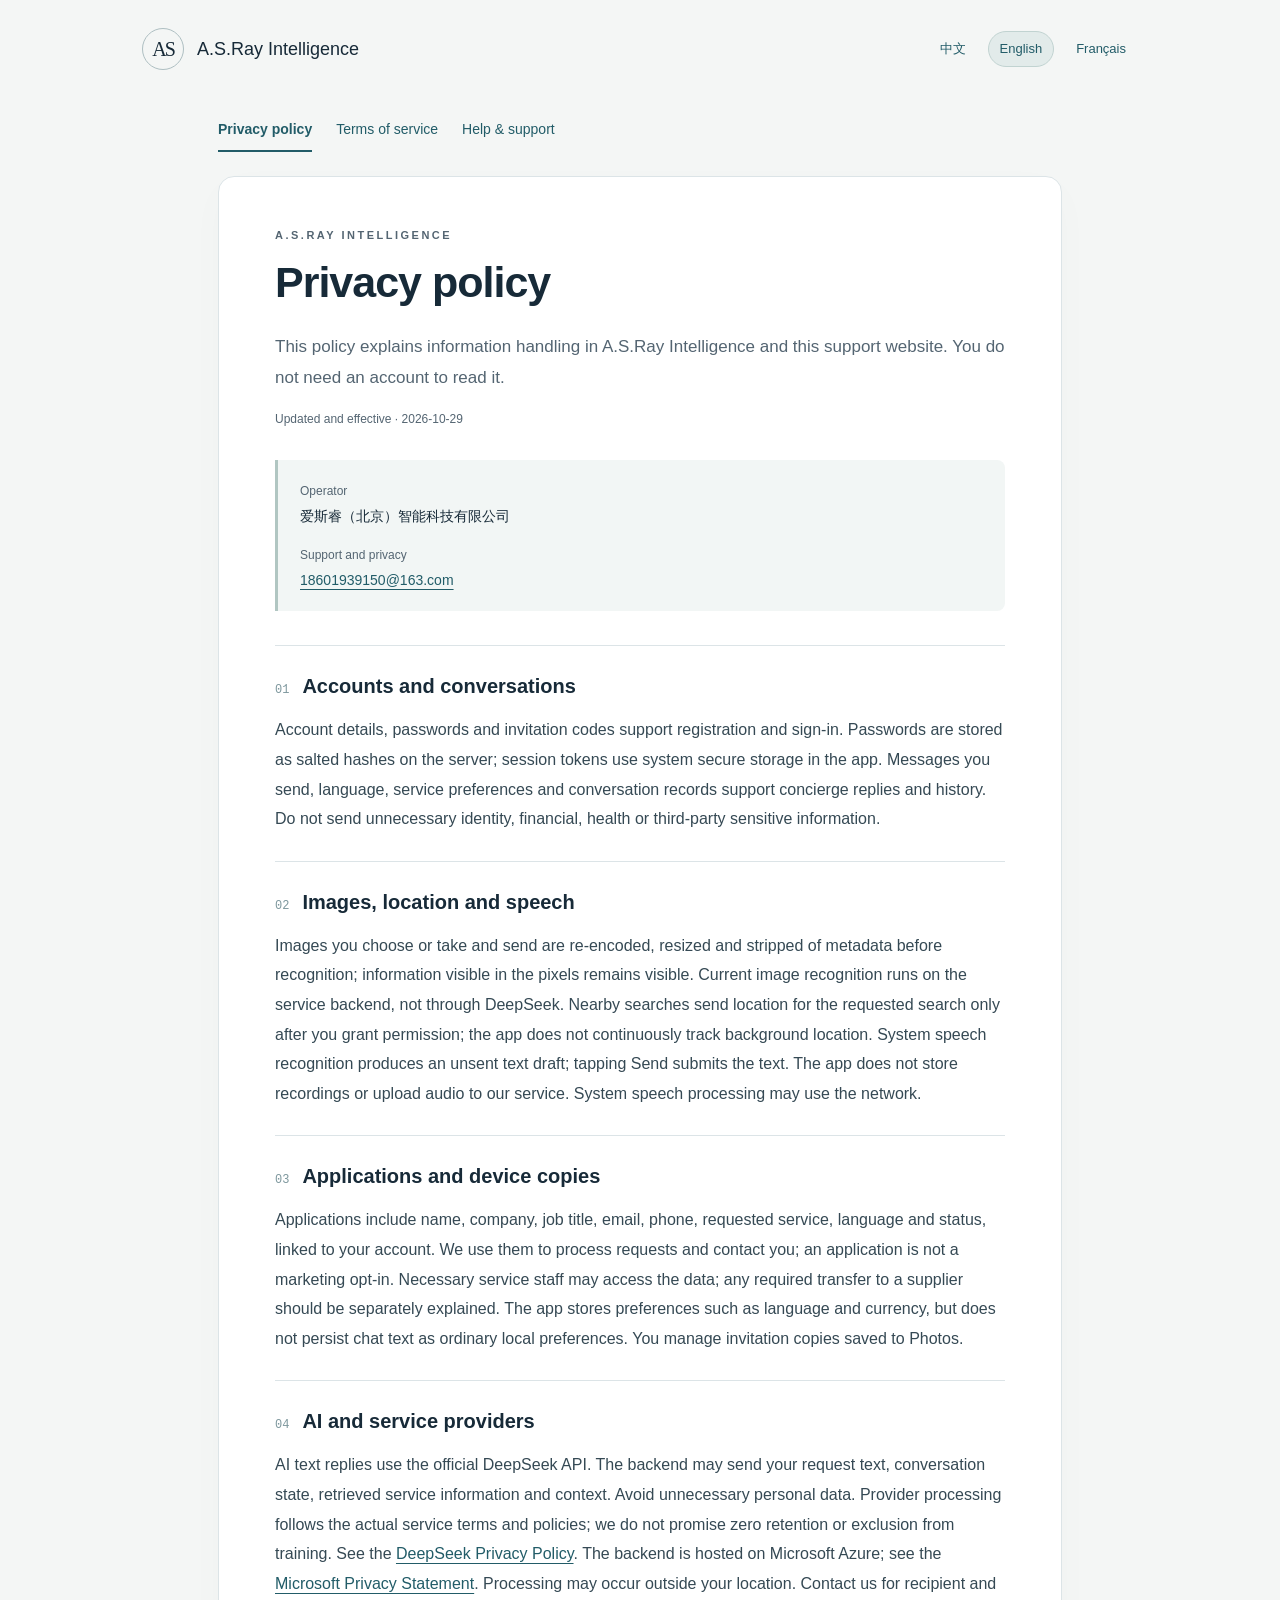
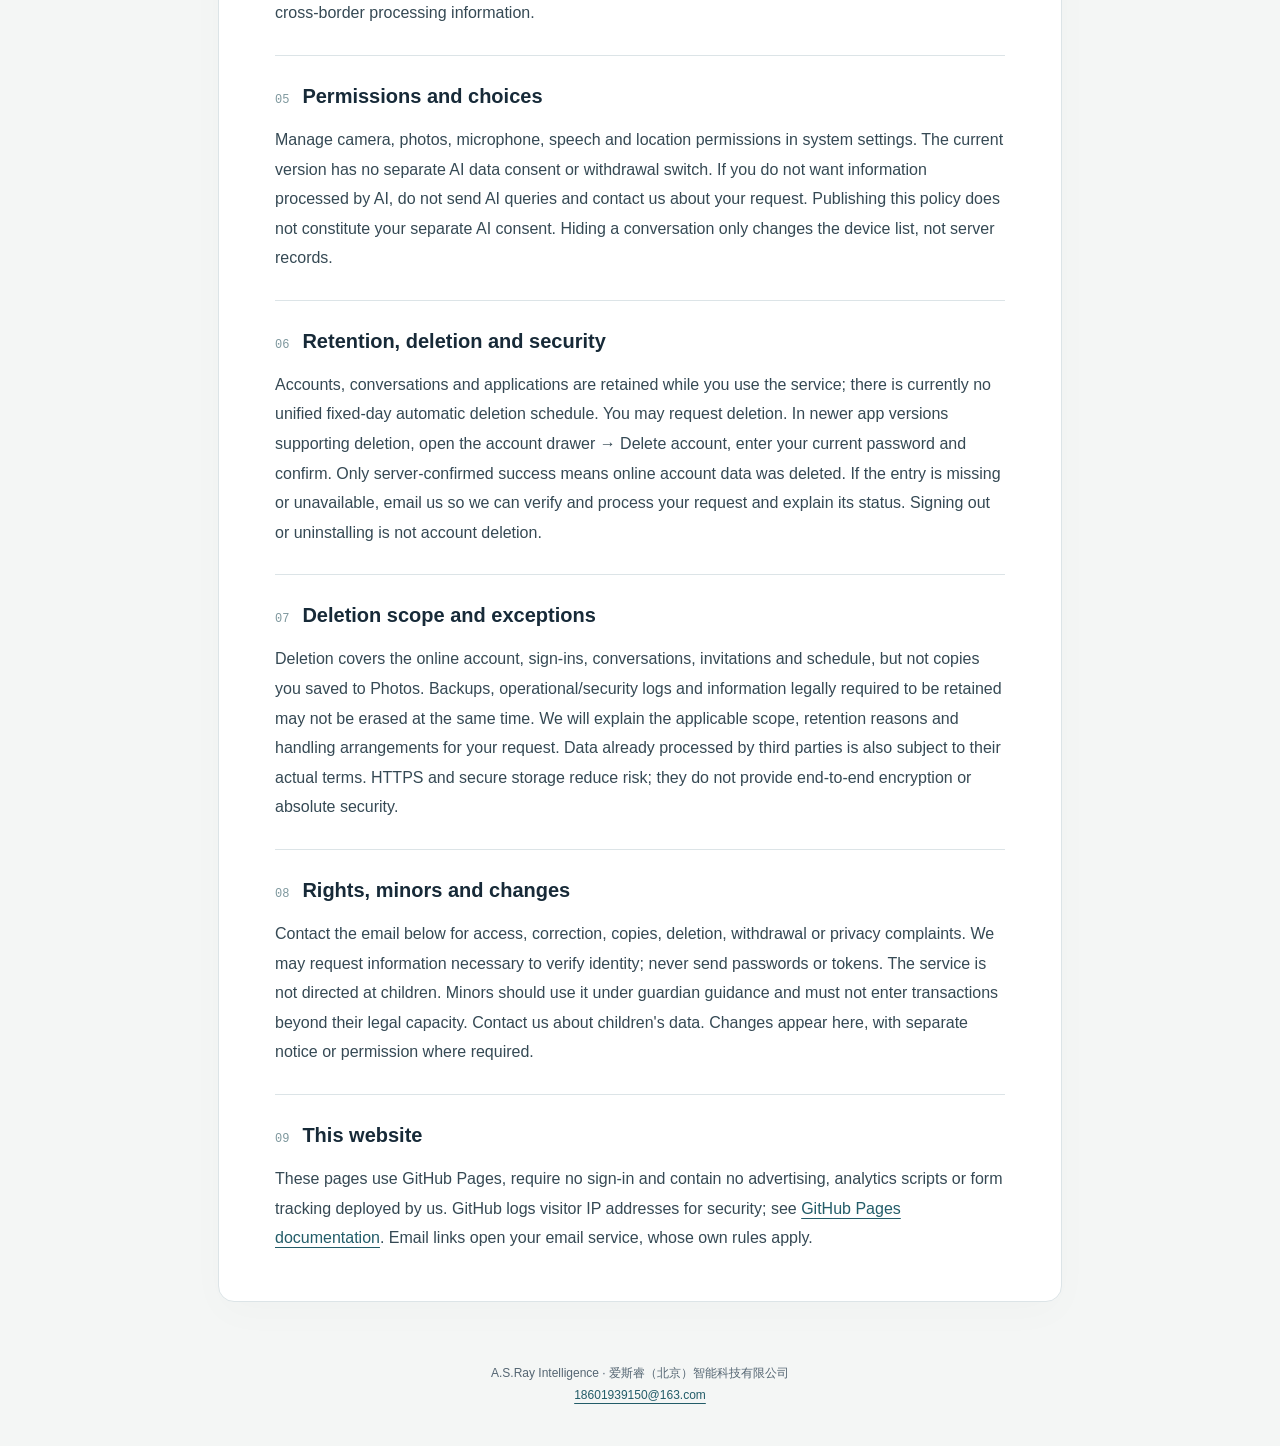
==== en/privacy.html @ f2c87cdc "Publish trilingual support and policies (AI-assisted)" ====
<!doctype html>
<html lang="en"><head><meta charset="utf-8"><meta name="viewport" content="width=device-width, initial-scale=1"><meta name="description" content="This policy explains information handling in A.S.Ray Intelligence and this support website. You do not need an account to read it."><title>Privacy policy · A.S.Ray Intelligence</title><link rel="stylesheet" href="../style.css"></head>
<body><header><a class="brand" href="../index.html"><span class="mark">AS</span><span>A.S.Ray <strong>Intelligence</strong></span></a><nav class="languages" aria-label="Language"><a href="../zh/privacy.html" lang="zh-Hans">中文</a><a href="../en/privacy.html" lang="en" aria-current="true">English</a><a href="../fr/privacy.html" lang="fr">Français</a></nav></header>
<main><nav class="documents" aria-label="Documents"><a href="privacy.html" aria-current="page">Privacy policy</a><a href="terms.html">Terms of service</a><a href="support.html">Help &amp; support</a></nav><article><p class="eyebrow">A.S.RAY INTELLIGENCE</p><h1>Privacy policy</h1><p class="intro">This policy explains information handling in A.S.Ray Intelligence and this support website. You do not need an account to read it.</p><p class="date">Updated and effective · 2026-10-29</p>
<aside><p><strong>Operator</strong><br>爱斯睿（北京）智能科技有限公司</p><p><strong>Support and privacy</strong><br><a href="mailto:18601939150@163.com">18601939150@163.com</a></p></aside>
<section><h2><span>01</span>Accounts and conversations</h2><p>Account details, passwords and invitation codes support registration and sign-in. Passwords are stored as salted hashes on the server; session tokens use system secure storage in the app. Messages you send, language, service preferences and conversation records support concierge replies and history. Do not send unnecessary identity, financial, health or third-party sensitive information.</p></section>
<section><h2><span>02</span>Images, location and speech</h2><p>Images you choose or take and send are re-encoded, resized and stripped of metadata before recognition; information visible in the pixels remains visible. Current image recognition runs on the service backend, not through DeepSeek. Nearby searches send location for the requested search only after you grant permission; the app does not continuously track background location. System speech recognition produces an unsent text draft; tapping Send submits the text. The app does not store recordings or upload audio to our service. System speech processing may use the network.</p></section>
<section><h2><span>03</span>Applications and device copies</h2><p>Applications include name, company, job title, email, phone, requested service, language and status, linked to your account. We use them to process requests and contact you; an application is not a marketing opt-in. Necessary service staff may access the data; any required transfer to a supplier should be separately explained. The app stores preferences such as language and currency, but does not persist chat text as ordinary local preferences. You manage invitation copies saved to Photos.</p></section>
<section><h2><span>04</span>AI and service providers</h2><p>AI text replies use the official DeepSeek API. The backend may send your request text, conversation state, retrieved service information and context. Avoid unnecessary personal data. Provider processing follows the actual service terms and policies; we do not promise zero retention or exclusion from training. See the <a href="https://cdn.deepseek.com/policies/en-US/deepseek-privacy-policy.html">DeepSeek Privacy Policy</a>. The backend is hosted on Microsoft Azure; see the <a href="https://privacy.microsoft.com/privacystatement">Microsoft Privacy Statement</a>. Processing may occur outside your location. Contact us for recipient and cross-border processing information.</p></section>
<section><h2><span>05</span>Permissions and choices</h2><p>Manage camera, photos, microphone, speech and location permissions in system settings. The current version has no separate AI data consent or withdrawal switch. If you do not want information processed by AI, do not send AI queries and contact us about your request. Publishing this policy does not constitute your separate AI consent. Hiding a conversation only changes the device list, not server records.</p></section>
<section><h2><span>06</span>Retention, deletion and security</h2><p>Accounts, conversations and applications are retained while you use the service; there is currently no unified fixed-day automatic deletion schedule. You may request deletion. In newer app versions supporting deletion, open the account drawer → Delete account, enter your current password and confirm. Only server-confirmed success means online account data was deleted. If the entry is missing or unavailable, email us so we can verify and process your request and explain its status. Signing out or uninstalling is not account deletion.</p></section>
<section><h2><span>07</span>Deletion scope and exceptions</h2><p>Deletion covers the online account, sign-ins, conversations, invitations and schedule, but not copies you saved to Photos. Backups, operational/security logs and information legally required to be retained may not be erased at the same time. We will explain the applicable scope, retention reasons and handling arrangements for your request. Data already processed by third parties is also subject to their actual terms. HTTPS and secure storage reduce risk; they do not provide end-to-end encryption or absolute security.</p></section>
<section><h2><span>08</span>Rights, minors and changes</h2><p>Contact the email below for access, correction, copies, deletion, withdrawal or privacy complaints. We may request information necessary to verify identity; never send passwords or tokens. The service is not directed at children. Minors should use it under guardian guidance and must not enter transactions beyond their legal capacity. Contact us about children&#39;s data. Changes appear here, with separate notice or permission where required.</p></section>
<section><h2><span>09</span>This website</h2><p>These pages use GitHub Pages, require no sign-in and contain no advertising, analytics scripts or form tracking deployed by us. GitHub logs visitor IP addresses for security; see <a href="https://docs.github.com/en/pages/getting-started-with-github-pages/what-is-github-pages">GitHub Pages documentation</a>. Email links open your email service, whose own rules apply.</p></section>
</article></main><footer>A.S.Ray Intelligence · 爱斯睿（北京）智能科技有限公司<br><a href="mailto:18601939150@163.com">18601939150@163.com</a></footer></body></html>
---- style.css ----
:root{color-scheme:light;--ink:#172a38;--muted:#546572;--line:#dce4e7;--accent:#225c68;--paper:#fff;--bg:#f4f6f5}*{box-sizing:border-box}body{margin:0;background:var(--bg);color:var(--ink);font:16px/1.85 -apple-system,BlinkMacSystemFont,"Segoe UI","PingFang SC",sans-serif;overflow-wrap:anywhere}a{color:var(--accent);text-underline-offset:4px}a:hover{color:#122c33}a:focus-visible{outline:3px solid #b58134;outline-offset:5px;border-radius:4px}header{max-width:1060px;margin:auto;padding:28px 32px;display:flex;align-items:center;justify-content:space-between;gap:24px;flex-wrap:wrap}.brand{display:flex;align-items:center;gap:13px;font-size:18px;text-decoration:none;color:var(--ink);line-height:1.35}.brand strong{font-weight:500}.mark{width:42px;height:42px;border:1px solid #aebfc2;display:grid;place-items:center;font:20px Georgia,serif;letter-spacing:-2px;border-radius:50%}.languages,.documents{display:flex;gap:10px;flex-wrap:wrap}.languages a{font-size:13px;padding:5px 11px;text-decoration:none;border:1px solid transparent;border-radius:18px}.languages [aria-current]{background:#e2ebea;border-color:#c1d3d1}.documents{padding:0 0 24px;gap:12px 24px}.documents a{font-size:14px;text-decoration:none;padding:7px 0}.documents [aria-current]{font-weight:700;border-bottom:2px solid var(--accent)}main{max-width:900px;margin:12px auto 60px;padding:0 28px}article{background:var(--paper);border:1px solid var(--line);border-radius:16px;padding:48px 56px;box-shadow:0 12px 40px #172a3805}.eyebrow{font-size:11px;letter-spacing:2.5px;color:var(--muted);font-weight:600;margin:0 0 12px}h1{font-size:clamp(30px,5vw,43px);line-height:1.2;font-weight:600;letter-spacing:-1px;margin:0 0 22px}.intro{font-size:17px;color:var(--muted);margin:0 0 14px}.date{font-size:12px;color:var(--muted);margin:0 0 30px}aside{background:#f2f6f5;border-left:3px solid #b1c6c2;padding:18px 22px;margin:25px 0 34px;border-radius:0 8px 8px 0;font-size:14px}aside p{margin:0 0 12px}aside p:last-child{margin:0}aside strong{font-size:12px;color:var(--muted);font-weight:500}section{border-top:1px solid var(--line);padding-top:25px;margin-top:27px}h2{font-size:20px;line-height:1.5;margin:0 0 14px;font-weight:600;display:flex;gap:13px;align-items:baseline}h2 span{color:#7d979d;font:12px/1.5 ui-monospace,monospace;flex-shrink:0}section p{margin:0;color:#354954}footer{max-width:900px;margin:auto;padding:0 28px 40px;color:var(--muted);font-size:12px;text-align:center}@media(max-width:600px){header{padding:20px;gap:16px}.brand{font-size:16px}.languages{gap:4px}main{padding:0 14px;margin-top:6px}article{padding:30px 22px;border-radius:12px}h2{font-size:18px}.documents{gap:8px 16px}.documents a{font-size:13px}aside{padding:15px 17px}}@media print{body{background:#fff}header,.documents,.languages{display:none}main{max-width:none;padding:0}article{border:0;box-shadow:none;padding:0}section{break-inside:avoid}a{color:inherit}}
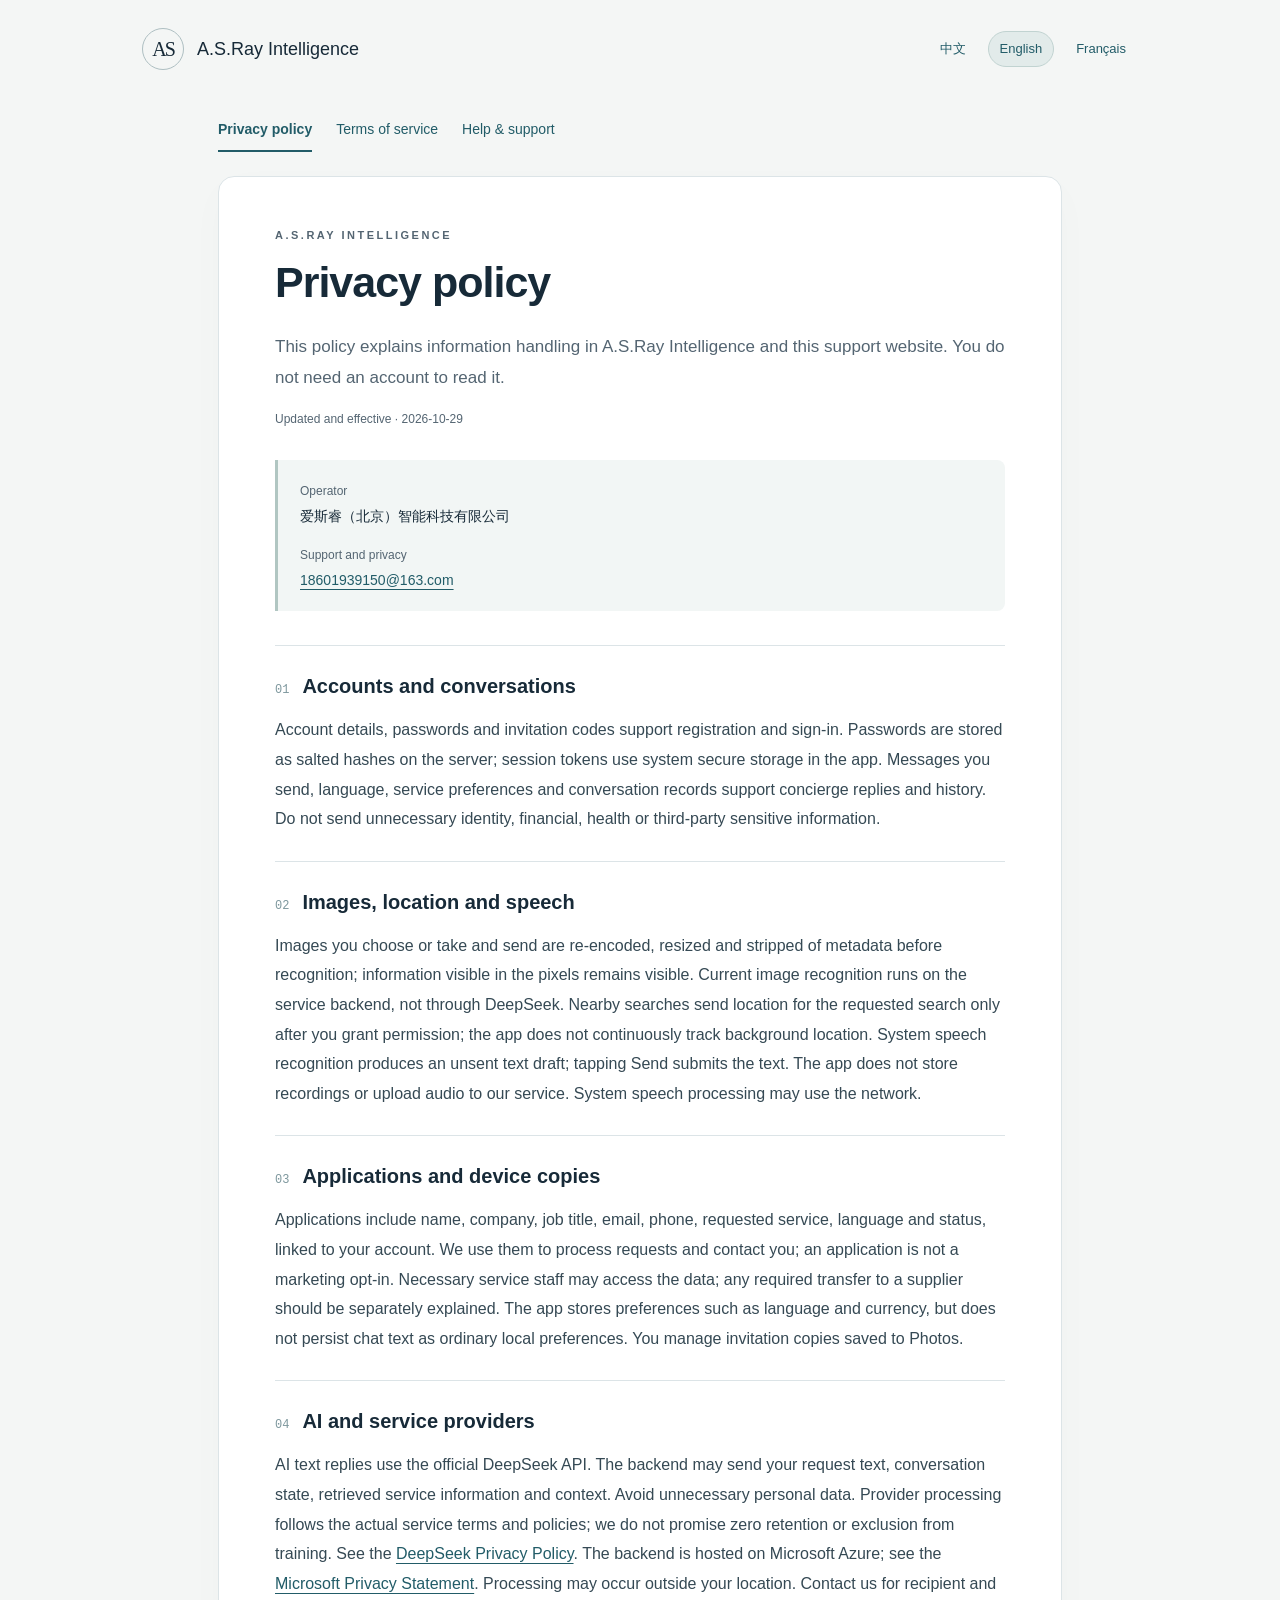
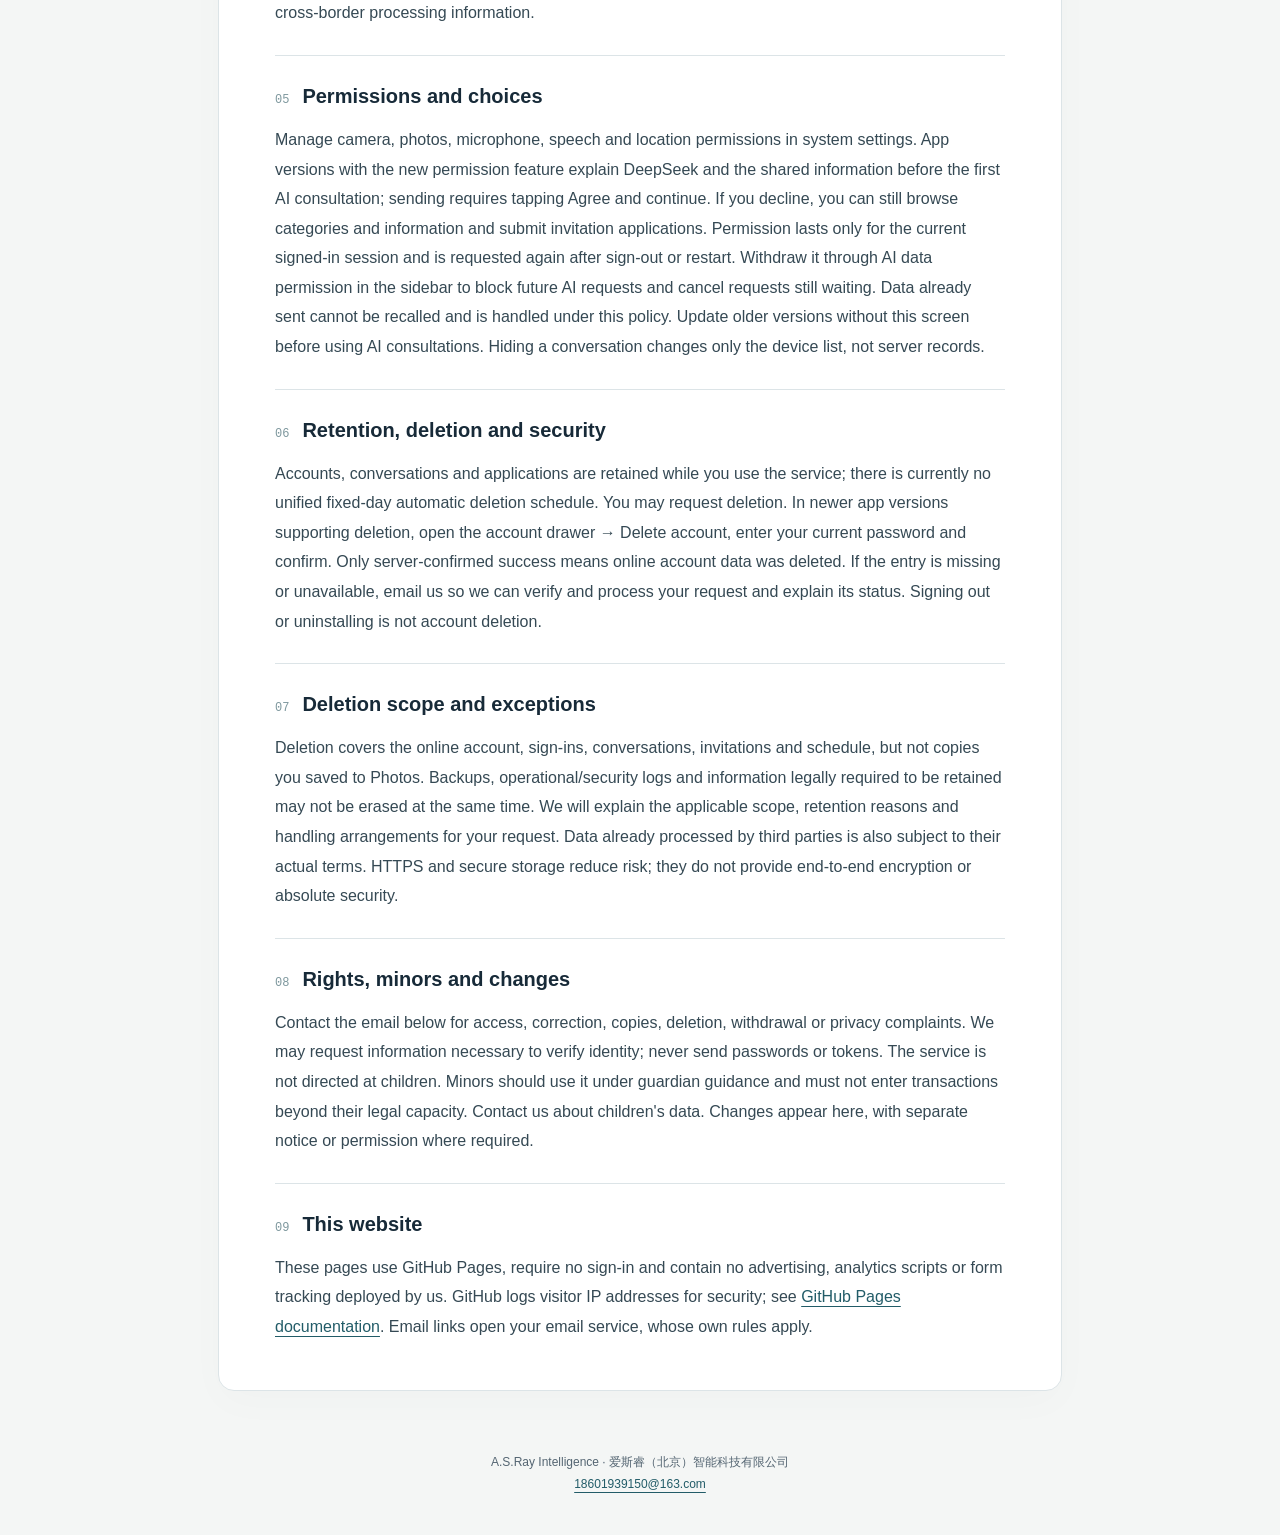
==== commit 21585b7a: "Document AI permission and server-owned invitation status (AI-assisted)" ====
--- a/en/privacy.html
+++ b/en/privacy.html
@@ -7,7 +7,7 @@
 <section><h2><span>02</span>Images, location and speech</h2><p>Images you choose or take and send are re-encoded, resized and stripped of metadata before recognition; information visible in the pixels remains visible. Current image recognition runs on the service backend, not through DeepSeek. Nearby searches send location for the requested search only after you grant permission; the app does not continuously track background location. System speech recognition produces an unsent text draft; tapping Send submits the text. The app does not store recordings or upload audio to our service. System speech processing may use the network.</p></section>
 <section><h2><span>03</span>Applications and device copies</h2><p>Applications include name, company, job title, email, phone, requested service, language and status, linked to your account. We use them to process requests and contact you; an application is not a marketing opt-in. Necessary service staff may access the data; any required transfer to a supplier should be separately explained. The app stores preferences such as language and currency, but does not persist chat text as ordinary local preferences. You manage invitation copies saved to Photos.</p></section>
 <section><h2><span>04</span>AI and service providers</h2><p>AI text replies use the official DeepSeek API. The backend may send your request text, conversation state, retrieved service information and context. Avoid unnecessary personal data. Provider processing follows the actual service terms and policies; we do not promise zero retention or exclusion from training. See the <a href="https://cdn.deepseek.com/policies/en-US/deepseek-privacy-policy.html">DeepSeek Privacy Policy</a>. The backend is hosted on Microsoft Azure; see the <a href="https://privacy.microsoft.com/privacystatement">Microsoft Privacy Statement</a>. Processing may occur outside your location. Contact us for recipient and cross-border processing information.</p></section>
-<section><h2><span>05</span>Permissions and choices</h2><p>Manage camera, photos, microphone, speech and location permissions in system settings. The current version has no separate AI data consent or withdrawal switch. If you do not want information processed by AI, do not send AI queries and contact us about your request. Publishing this policy does not constitute your separate AI consent. Hiding a conversation only changes the device list, not server records.</p></section>
+<section><h2><span>05</span>Permissions and choices</h2><p>Manage camera, photos, microphone, speech and location permissions in system settings. App versions with the new permission feature explain DeepSeek and the shared information before the first AI consultation; sending requires tapping Agree and continue. If you decline, you can still browse categories and information and submit invitation applications. Permission lasts only for the current signed-in session and is requested again after sign-out or restart. Withdraw it through AI data permission in the sidebar to block future AI requests and cancel requests still waiting. Data already sent cannot be recalled and is handled under this policy. Update older versions without this screen before using AI consultations. Hiding a conversation changes only the device list, not server records.</p></section>
 <section><h2><span>06</span>Retention, deletion and security</h2><p>Accounts, conversations and applications are retained while you use the service; there is currently no unified fixed-day automatic deletion schedule. You may request deletion. In newer app versions supporting deletion, open the account drawer → Delete account, enter your current password and confirm. Only server-confirmed success means online account data was deleted. If the entry is missing or unavailable, email us so we can verify and process your request and explain its status. Signing out or uninstalling is not account deletion.</p></section>
 <section><h2><span>07</span>Deletion scope and exceptions</h2><p>Deletion covers the online account, sign-ins, conversations, invitations and schedule, but not copies you saved to Photos. Backups, operational/security logs and information legally required to be retained may not be erased at the same time. We will explain the applicable scope, retention reasons and handling arrangements for your request. Data already processed by third parties is also subject to their actual terms. HTTPS and secure storage reduce risk; they do not provide end-to-end encryption or absolute security.</p></section>
 <section><h2><span>08</span>Rights, minors and changes</h2><p>Contact the email below for access, correction, copies, deletion, withdrawal or privacy complaints. We may request information necessary to verify identity; never send passwords or tokens. The service is not directed at children. Minors should use it under guardian guidance and must not enter transactions beyond their legal capacity. Contact us about children&#39;s data. Changes appear here, with separate notice or permission where required.</p></section>
